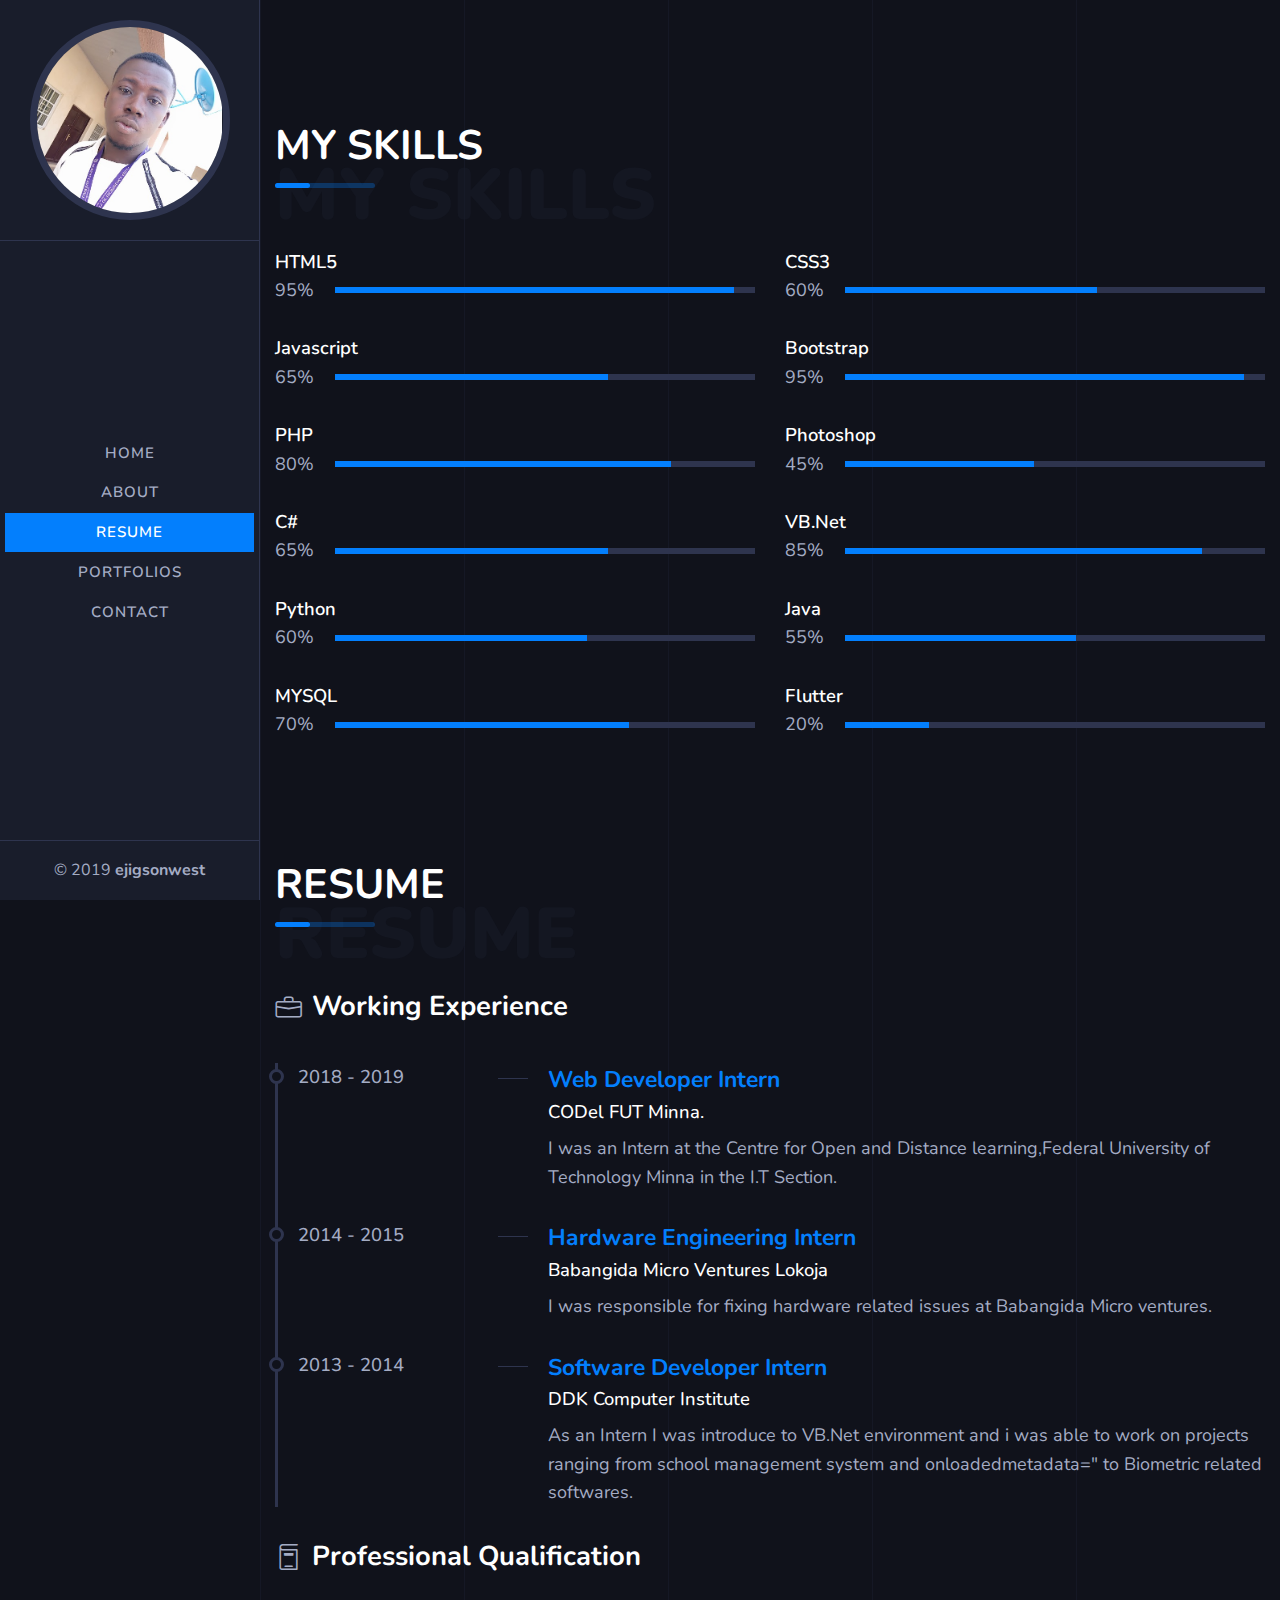
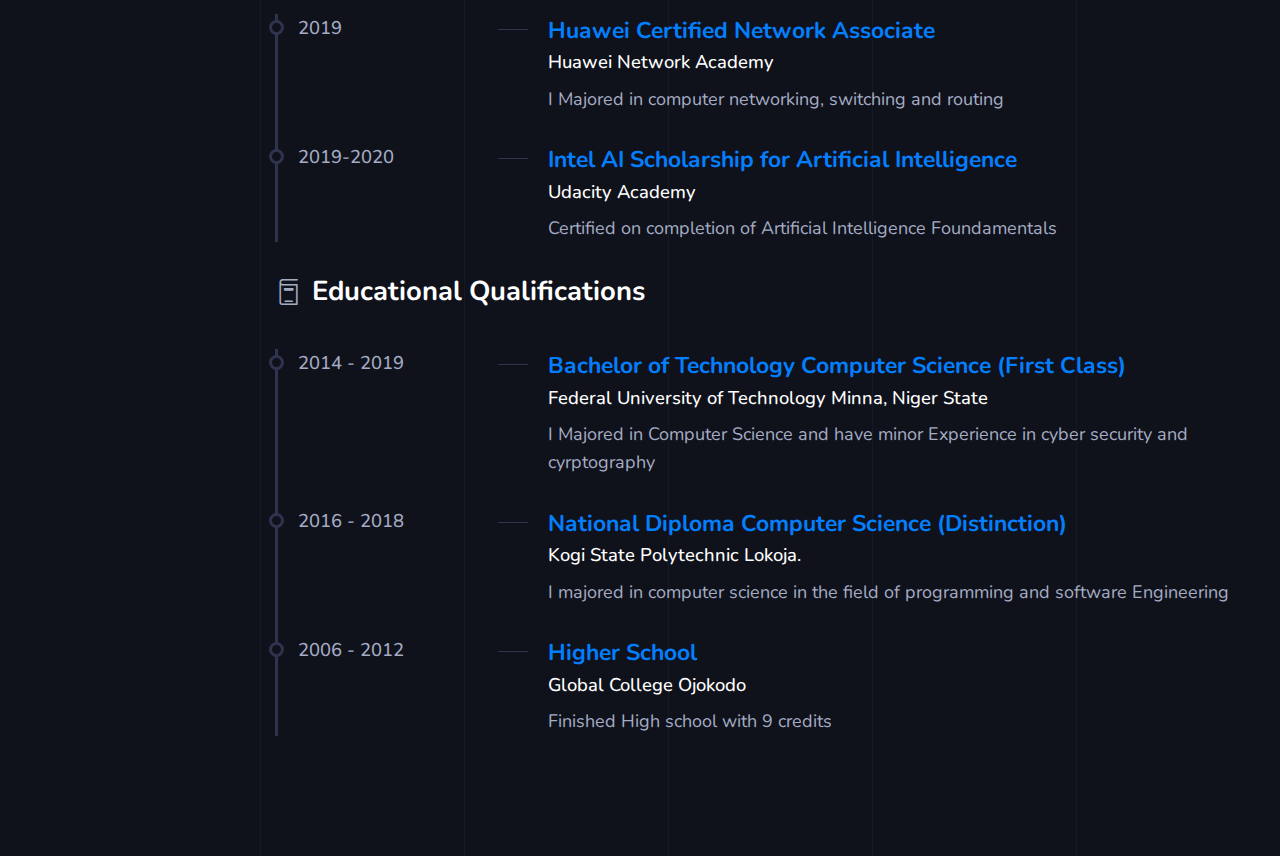
==== resume.html @ ebb7388a "las" ====
<!DOCTYPE html>
<html lang=en>


<head>
<meta charset=utf-8>
<meta http-equiv=x-ua-compatible content="ie=edge">
<title>Ejiga Personal Portfolio</title>
<meta name=description content="">
<meta name=viewport content="width=device-width, initial-scale=1, shrink-to-fit=no">
<link rel=apple-touch-icon href="assets/images/favicon.png">
<link rel="shortcut icon" href="assets/images/favicon.ico">
<link rel=stylesheet href="assets/css/vendors/plugins.min.css">
<link rel=stylesheet href="assets/css/style.css">
<script data-pagespeed-no-defer>//<![CDATA[
(function(){function f(a,b,d){if(a.addEventListener)a.addEventListener(b,d,!1);else if(a.attachEvent)a.attachEvent("on"+b,d);else{var c=a["on"+b];a["on"+b]=function(){d.call(this);c&&c.call(this)}}};window.pagespeed=window.pagespeed||{};var g=window.pagespeed;function k(a){this.g=[];this.f=0;this.h=!1;this.j=a;this.i=null;this.l=0;this.b=!1;this.a=0}function l(a,b){var d=b.getAttribute("data-pagespeed-lazy-position");if(d)return parseInt(d,0);var d=b.offsetTop,c=b.offsetParent;c&&(d+=l(a,c));d=Math.max(d,0);b.setAttribute("data-pagespeed-lazy-position",d);return d}
function m(a,b){var d,c,e;if(!a.b&&(0==b.offsetHeight||0==b.offsetWidth))return!1;a:if(b.currentStyle)c=b.currentStyle.position;else{if(document.defaultView&&document.defaultView.getComputedStyle&&(c=document.defaultView.getComputedStyle(b,null))){c=c.getPropertyValue("position");break a}c=b.style&&b.style.position?b.style.position:""}if("relative"==c)return!0;e=0;"number"==typeof window.pageYOffset?e=window.pageYOffset:document.body&&document.body.scrollTop?e=document.body.scrollTop:document.documentElement&&
document.documentElement.scrollTop&&(e=document.documentElement.scrollTop);d=window.innerHeight||document.documentElement.clientHeight||document.body.clientHeight;c=e;e+=d;var h=b.getBoundingClientRect();h?(e=h.top-d,c=h.bottom):(h=l(a,b),d=h+b.offsetHeight,e=h-e,c=d-c);return e<=a.f&&0<=c+a.f}
k.prototype.m=function(a){p(a);var b=this;window.setTimeout(function(){var d=a.getAttribute("data-pagespeed-lazy-src");if(d)if((b.h||m(b,a))&&-1!=a.src.indexOf(b.j)){var c=a.parentNode,e=a.nextSibling;c&&c.removeChild(a);a.c&&(a.getAttribute=a.c);a.removeAttribute("onload");a.tagName&&"IMG"==a.tagName&&g.CriticalImages&&f(a,"load",function(){g.CriticalImages.checkImageForCriticality(this);b.b&&(b.a--,b.a||g.CriticalImages.checkCriticalImages())});a.removeAttribute("data-pagespeed-lazy-src");a.removeAttribute("data-pagespeed-lazy-replaced-functions");
c&&c.insertBefore(a,e);if(c=a.getAttribute("data-pagespeed-lazy-srcset"))a.srcset=c,a.removeAttribute("data-pagespeed-lazy-srcset");a.src=d}else b.g.push(a)},0)};k.prototype.loadIfVisibleAndMaybeBeacon=k.prototype.m;k.prototype.s=function(){this.h=!0;q(this)};k.prototype.loadAllImages=k.prototype.s;function q(a){var b=a.g,d=b.length;a.g=[];for(var c=0;c<d;++c)a.m(b[c])}function t(a,b){return a.a?null!=a.a(b):null!=a.getAttribute(b)}
k.prototype.u=function(){for(var a=document.getElementsByTagName("img"),b=0,d;d=a[b];b++)t(d,"data-pagespeed-lazy-src")&&p(d)};k.prototype.overrideAttributeFunctions=k.prototype.u;function p(a){t(a,"data-pagespeed-lazy-replaced-functions")||(a.c=a.getAttribute,a.getAttribute=function(a){"src"==a.toLowerCase()&&t(this,"data-pagespeed-lazy-src")&&(a="data-pagespeed-lazy-src");return this.c(a)},a.setAttribute("data-pagespeed-lazy-replaced-functions","1"))}
g.o=function(a,b){function d(){if(!(c.b&&a||c.i)){var b=200;200<(new Date).getTime()-c.l&&(b=0);c.i=window.setTimeout(function(){c.l=(new Date).getTime();q(c);c.i=null},b)}}var c=new k(b);g.lazyLoadImages=c;f(window,"load",function(){c.b=!0;c.h=a;c.f=200;if(g.CriticalImages){for(var b=0,d=document.getElementsByTagName("img"),r=0,n;n=d[r];r++)-1!=n.src.indexOf(c.j)&&t(n,"data-pagespeed-lazy-src")&&b++;c.a=b;c.a||g.CriticalImages.checkCriticalImages()}q(c)});b.indexOf("data")&&((new Image).src=b);f(window,
"scroll",d);f(window,"resize",d)};g.lazyLoadInit=g.o;})();

pagespeed.lazyLoadInit(true, "../../pagespeed_static/1.JiBnMqyl6S.gif");

//]]></script></head>
<body class=animsition-overlay>
<div class=mi-wrapper>
<div class=mi-bglines>
<span></span>
<span></span>
<span></span>
<span></span>
<span></span>
</div>
<nav class=mi-header>
<button class=mi-header-toggler>
<i class=lni-menu></i>
</button>
<div class=mi-header-inner>
<div class=mi-header-image>
<a href=index.html>
<img src="assets/images/brand-image.jpg" alt=brandimage />
</a>
</div>
<ul class=mi-header-menu>
<li>
<a href=index.html><span>Home</span></a>
</li>
<li>
<a href=about.html><span>About</span></a>
</li>
<li>
<a href=resume.html><span>Resume</span></a>
</li>
<li>
<a href=portfolios.html><span>Portfolios</span></a>
</li>

<li>
<a href=contact.html><span>Contact</span></a>
</li>
</ul>
<p class=mi-header-copyright>&copy; 2019
<b><a target=_blank href="github.com/ejigsonpeter">ejigsonwest</a></b>
</p>
</div>
</nav>
<main class=mi-pagecontent>
<div class="mi-skills-area mi-section mi-padding-top">
<div class=container>
<div class=mi-sectiontitle>
<h2>My Skills</h2>
<span>My Skills</span>
</div>
<div class=mi-skills>
<div class="row mt-30-reverse">
<div class="col-lg-6 col-12 mt-30">
<div class=mi-progress>
<h6 class=mi-progress-title>HTML5</h6>
<div class=mi-progress-inner>
<div class=mi-progress-percentage>95%</div>
<div class=mi-progress-container>
<span class=mi-progress-active></span>
</div>
</div>
</div>
</div>
<div class="col-lg-6 col-12 mt-30">
<div class=mi-progress>
<h6 class=mi-progress-title>CSS3</h6>
<div class=mi-progress-inner>
<div class=mi-progress-percentage>60%</div>
<div class=mi-progress-container>
<span class=mi-progress-active></span>
</div>
</div>
</div>
</div>
<div class="col-lg-6 col-12 mt-30">
<div class=mi-progress>
<h6 class=mi-progress-title>Javascript</h6>
<div class=mi-progress-inner>
<div class=mi-progress-percentage>65%</div>
<div class=mi-progress-container>
<span class=mi-progress-active></span>
</div>
</div>
</div>
</div>
<div class="col-lg-6 col-12 mt-30">
<div class=mi-progress>
<h6 class=mi-progress-title>Bootstrap</h6>
<div class=mi-progress-inner>
<div class=mi-progress-percentage>95%</div>
<div class=mi-progress-container>
<span class=mi-progress-active></span>
</div>
</div>
</div>
</div>
<div class="col-lg-6 col-12 mt-30">
<div class=mi-progress>
<h6 class=mi-progress-title>PHP</h6>
<div class=mi-progress-inner>
<div class=mi-progress-percentage>80%</div>
<div class=mi-progress-container>
<span class=mi-progress-active></span>
</div>
</div>
</div>
</div>
<div class="col-lg-6 col-12 mt-30">
<div class=mi-progress>
<h6 class=mi-progress-title>Photoshop</h6>
<div class=mi-progress-inner>
<div class=mi-progress-percentage>45%</div>
<div class=mi-progress-container>
<span class=mi-progress-active></span>
</div>
</div>
</div>
</div>

<div class="col-lg-6 col-12 mt-30">
<div class=mi-progress>
<h6 class=mi-progress-title>C#</h6>
<div class=mi-progress-inner>
<div class=mi-progress-percentage>65%</div>
<div class=mi-progress-container>
<span class=mi-progress-active></span>
</div>
</div>
</div>
</div>

<div class="col-lg-6 col-12 mt-30">
<div class=mi-progress>
<h6 class=mi-progress-title>VB.Net</h6>
<div class=mi-progress-inner>
<div class=mi-progress-percentage>85%</div>
<div class=mi-progress-container>
<span class=mi-progress-active></span>
</div>
</div>
</div>
</div>

<div class="col-lg-6 col-12 mt-30">
<div class=mi-progress>
<h6 class=mi-progress-title>Python</h6>
<div class=mi-progress-inner>
<div class=mi-progress-percentage>60%</div>
<div class=mi-progress-container>
<span class=mi-progress-active></span>
</div>
</div>
</div>
</div>

<div class="col-lg-6 col-12 mt-30">
<div class=mi-progress>
<h6 class=mi-progress-title>Java</h6>
<div class=mi-progress-inner>
<div class=mi-progress-percentage>55%</div>
<div class=mi-progress-container>
<span class=mi-progress-active></span>
</div>
</div>
</div>
</div>

<div class="col-lg-6 col-12 mt-30">
<div class=mi-progress>
<h6 class=mi-progress-title>MYSQL</h6>
<div class=mi-progress-inner>
<div class=mi-progress-percentage>70%</div>
<div class=mi-progress-container>
<span class=mi-progress-active></span>
</div>
</div>
</div>
</div>

<div class="col-lg-6 col-12 mt-30">
<div class=mi-progress>
<h6 class=mi-progress-title>Flutter</h6>
<div class=mi-progress-inner>
<div class=mi-progress-percentage>20%</div>
<div class=mi-progress-container>
<span class=mi-progress-active></span>
</div>
</div>
</div>
</div>


</div>
</div>
</div>
</div>
<div class="mi-resume-area mi-section mi-padding-top mi-padding-bottom">
<div class=container>
<div class=mi-sectiontitle>
<h2>Resume</h2>
<span>Resume</span>
</div>
<div class=mi-smalltitle>
<span class=mi-smalltitle-icon>
<i class="lni-briefcase size-md "></i>
</span>
<h4>Working Experience</h4>
</div>
<div class=mi-resume-wrapper>
<div class="mi-resume mt-30">
<div class=mi-resume-summary>
<h6 class=mi-resume-year>2018 - 2019</h6>
</div>
<div class=mi-resume-details>
<h5>Web Developer Intern </h5>
<h6 class=mi-resume-company>CODel FUT Minna.</h6>
<p>I was an Intern at the Centre for Open and Distance learning,Federal University of Technology Minna in the I.T Section.</p>
</div>
</div>
<div class="mi-resume mt-30">
<div class=mi-resume-summary>
<h6 class=mi-resume-year>2014 - 2015</h6>
</div>
<div class=mi-resume-details>
<h5>Hardware Engineering Intern </h5>
<h6 class=mi-resume-company>Babangida Micro Ventures Lokoja</h6>
<p> I was responsible for fixing hardware related issues at Babangida Micro ventures.</p>
</div>
</div>
<div class="mi-resume mt-30">
<div class=mi-resume-summary>
<h6 class=mi-resume-year>2013 - 2014</h6>
</div>
<div class=mi-resume-details>
<h5>Software Developer Intern</h5>
<h6 class=mi-resume-company>DDK Computer Institute</h6>
<p>As an Intern I was introduce to VB.Net environment and i was able to work on projects ranging from school management system and onloadedmetadata="
  to Biometric related softwares.
  </p>
</div>
</div>
</div>

<div class=mt-30></div>
<div class=mi-smalltitle>
<span class=mi-smalltitle-icon>
<i class="lni-book size-md "></i>
</span>
<h4>Professional Qualification</h4>
</div>
<div class=mi-resume-wrapper>
<div class="mi-resume mt-30">
<div class=mi-resume-summary>
<h6 class=mi-resume-year>2019 </h6>
</div>
<div class=mi-resume-details>
<h5>Huawei Certified Network Associate</h5>
<h6 class=mi-resume-company>Huawei Network Academy</h6>
<p> I Majored in computer networking, switching and routing  </p>
</div>
</div>




<div class="mi-resume mt-30">
<div class=mi-resume-summary>
<h6 class=mi-resume-year>2019-2020 </h6>
</div>
<div class=mi-resume-details>
<h5>Intel AI Scholarship for Artificial Intelligence</h5>
<h6 class=mi-resume-company>Udacity Academy</h6>
<p> Certified on completion of Artificial Intelligence Foundamentals  </p>
</div>
</div>
</div>



<div class=mt-30></div>
<div class=mi-smalltitle>
<span class=mi-smalltitle-icon>
<i class="lni-book size-md "></i>
</span>
<h4>Educational Qualifications</h4>
</div>
<div class=mi-resume-wrapper>
<div class="mi-resume mt-30">
<div class=mi-resume-summary>
<h6 class=mi-resume-year>2014 - 2019</h6>
</div>
<div class=mi-resume-details>
<h5>Bachelor of Technology Computer Science (First Class)</h5>
<h6 class=mi-resume-company>Federal University of Technology Minna, Niger State</h6>
<p> I Majored in Computer Science and have minor Experience in cyber security and cyrptography  </p>
</div>
</div>
<div class="mi-resume mt-30">
<div class=mi-resume-summary>
<h6 class=mi-resume-year>2016 - 2018</h6>
</div>
<div class=mi-resume-details>
<h5>National Diploma Computer Science (Distinction)</h5>
<h6 class=mi-resume-company>Kogi State Polytechnic Lokoja.</h6>
<p>I majored in computer science in the field of programming and software Engineering</p>
</div>
</div>
<div class="mi-resume mt-30">
<div class=mi-resume-summary>
<h6 class=mi-resume-year>2006 - 2012</h6>
</div>
<div class=mi-resume-details>
<h5>Higher School</h5>
<h6 class=mi-resume-company>Global College Ojokodo</h6>
<p> Finished High school with 9 credits</p>
</div>
</div>
</div>
</div>
</div>
</main>
</div>
<script src="assets/js/vendors/plugins.min.js"></script>
<script src="assets/js/main.js"></script>
</body>


</html>
---- assets/css/style.css ----
@import url(https://fonts.googleapis.com/css?family=Nunito:300,400,400i,600,700,800&amp;display=swap);html{color:#222;font-size:1em;line-height:1.4}::-moz-selection{background:#b3d4fc;text-shadow:none}::selection{background:#b3d4fc;text-shadow:none}hr{display:block;height:1px;border:0;border-top:1px solid #ccc;margin:1em 0;padding:0}audio,canvas,iframe,img,svg,video{vertical-align:middle}fieldset{border:0;margin:0;padding:0}textarea{resize:vertical}.browserupgrade{margin:.2em 0;background:#ccc;color:#000;padding:.2em 0}.hidden{display:none!important}.visuallyhidden{border:0;clip:rect(0 0 0 0);height:1px;margin:-1px;overflow:hidden;padding:0;position:absolute;width:1px;white-space:nowrap}.visuallyhidden.focusable:active,.visuallyhidden.focusable:focus{clip:auto;height:auto;margin:0;overflow:visible;position:static;width:auto;white-space:inherit}.invisible{visibility:hidden}.clearfix:after,.clearfix:before{content:" ";display:table}.clearfix:after{clear:both}@media print{*,:after,:before{background:0 0!important;color:#000!important;-webkit-box-shadow:none!important;box-shadow:none!important;text-shadow:none!important}a,a:visited{text-decoration:underline}a[href]:after{content:" (" attr(href) ")"}abbr[title]:after{content:" (" attr(title) ")"}a[href^="#"]:after,a[href^="javascript:"]:after{content:""}pre{white-space:pre-wrap!important}blockquote,pre{border:1px solid #999;page-break-inside:avoid}thead{display:table-header-group}img,tr{page-break-inside:avoid}h2,h3,p{orphans:3;widows:3}h2,h3{page-break-after:avoid}}*,::after,::before{margin:0;padding:0;-webkit-box-sizing:border-box;box-sizing:border-box}::-webkit-scrollbar-track{border-radius:10px;background-color:#383838}::-webkit-scrollbar{width:8px;background-color:#383838}::-webkit-scrollbar-thumb{border-radius:10px;background-color:#6b6b6b}html{overflow:hidden;overflow-y:auto}body{overflow:hidden!important;-webkit-font-smoothing:antialiased;-moz-osx-font-smoothing:grayscale;font-size:18px;line-height:1.8rem;font-family:Nunito,sans-serif;color:#a4acc4;font-weight:400;background:#10121b}@media only screen and (min-width:768px) and (max-width:991px){body{font-size:16px}}@media only screen and (max-width:767px){body{font-size:15px}}img{max-width:100%}::-webkit-input-placeholder{color:#a4acc4}:-moz-placeholder{color:#a4acc4}::-moz-placeholder{color:#a4acc4}:-ms-input-placeholder{color:#a4acc4}h1,h2,h3,h4,h5,h6{font-family:Nunito,sans-serif;color:#fff}h1{font-size:3.2857rem;line-height:4rem}@media only screen and (min-width:768px) and (max-width:991px){h1{font-size:2.9857rem;line-height:3.4rem}}@media only screen and (max-width:767px){h1{font-size:2.6857rem;line-height:3.1rem}}h2{font-size:2.57rem;line-height:3.2857rem}@media only screen and (min-width:768px) and (max-width:991px){h2{font-size:2.37rem;line-height:3.0857rem}}@media only screen and (max-width:767px){h2{font-size:2.17rem;line-height:2.857rem}}h3{font-size:2rem;line-height:2.7rem}@media only screen and (min-width:768px) and (max-width:991px){h3{font-size:1.91rem;line-height:2.357rem}}@media only screen and (max-width:767px){h3{font-size:1.91rem;line-height:2.357rem}}h4{font-size:1.71rem;line-height:2.43rem}@media only screen and (min-width:768px) and (max-width:991px){h4{font-size:1.51rem;line-height:2.13rem}}@media only screen and (max-width:767px){h4{font-size:1.51rem;line-height:2.13rem}}h5{font-size:1.43rem;line-height:2.14rem}@media only screen and (max-width:767px){h5{font-size:1.23rem;line-height:2.04rem}}h6{font-size:1.15rem;line-height:1.757rem}@media only screen and (max-width:767px){h6{font-size:1.04rem;line-height:1.657rem}}::-moz-selection{background:#037ffd;color:#fff}::-ms-selection{background:#037ffd;color:#fff}::-o-selection{background:#037ffd;color:#fff}::selection{background:#037ffd;color:#fff}a:active,a:focus,a:hover{text-decoration:none;outline:0}a,button{cursor:pointer}button,input,select,textarea{background:0 0;border:1px solid #2e344e;font-family:Nunito,sans-serif;color:#a4acc4}button::-webkit-input-placeholder,input::-webkit-input-placeholder,select::-webkit-input-placeholder,textarea::-webkit-input-placeholder{color:#a4acc4}button:-moz-placeholder,input:-moz-placeholder,select:-moz-placeholder,textarea:-moz-placeholder{color:#a4acc4}button::-moz-placeholder,input::-moz-placeholder,select::-moz-placeholder,textarea::-moz-placeholder{color:#a4acc4}button:-ms-input-placeholder,input:-ms-input-placeholder,select:-ms-input-placeholder,textarea:-ms-input-placeholder{color:#a4acc4}button:active,button:focus,input:active,input:focus,select:active,select:focus,textarea:active,textarea:focus{outline:0;border-color:#037ffd}input,select,textarea{width:100%;font-size:14px;vertical-align:middle}button,input,select{height:50px;padding:0 15px}@media only screen and (max-width:767px){button,input,select{height:44px}}textarea{padding:10px 15px}blockquote{border-left:5px solid #037ffd;font-size:18px;line-height:27px;padding:30px;-webkit-box-shadow:0 0 10px rgba(255,255,255,.05);box-shadow:0 0 10px rgba(255,255,255,.05);position:relative;font-size:1.18rem;z-index:1;overflow:hidden;font-style:italic}blockquote::after{content:"\E989";font-family:Lineicons;font-weight:700;position:absolute;left:auto;top:auto;z-index:-1;-webkit-transform:translate(1%,20%);-ms-transform:translate(1%,20%);transform:translate(1%,20%);font-size:108px;color:#a4acc4;opacity:.05;right:0;bottom:0;line-height:1}blockquote p{margin-bottom:10px}blockquote footer{font-size:14px}blockquote footer a{color:#037ffd}blockquote footer a:hover{color:#037ffd}@media only screen and (max-width:767px){blockquote{font-size:16px;line-height:25px;padding:20px}}[class*=" flaticon-"],[class^=flaticon-]{line-height:1}[class*=" flaticon-"]::after,[class*=" flaticon-"]::before,[class^=flaticon-]::after,[class^=flaticon-]::before{margin-left:0;font-size:inherit;vertical-align:middle}.stylish-list{padding-left:0}.stylish-list li{list-style:none;line-height:30px;position:relative;padding-left:35px}.stylish-list i{position:absolute;left:0;top:7px;font-size:16px;color:#037ffd}input:-webkit-autofill,input:-webkit-autofill:active,input:-webkit-autofill:focus,input:-webkit-autofill:hover,select:-webkit-autofill,select:-webkit-autofill:active,select:-webkit-autofill:focus,select:-webkit-autofill:hover,textarea:-webkit-autofill,textarea:-webkit-autofill:active,textarea:-webkit-autofill:focus,textarea:-webkit-autofill:hover{-webkit-transition:background-color 50000s ease-in-out 0s,color 50000s ease-in-out 0s;transition:background-color 50000s ease-in-out 0s,color 50000s ease-in-out 0s}input[type=checkbox],input[type=radio]{visibility:hidden;opacity:0;display:inline-block;vertical-align:middle;width:0;height:0;display:none}input[type=checkbox]~label,input[type=radio]~label{position:relative;padding-left:24px;cursor:pointer}input[type=checkbox]~label:before,input[type=radio]~label:before{content:"";font-family:'Font Awesome 5 free';font-weight:700;position:absolute;left:0;top:5px;border:1px solid #2e344e;height:15px;width:15px;line-height:1;font-size:13px}input[type=checkbox]:checked~label,input[type=radio]:checked~label{color:#037ffd}input[type=checkbox]:checked~label:before,input[type=radio]:checked~label:before{content:"\f00c";color:#037ffd;border-color:#037ffd}input[type=radio]~label::before{content:"";position:absolute;left:0;top:50%;border:2px solid #2e344e;border-radius:100px;height:15px;width:15px;margin-top:-8px;line-height:.5;font-size:28px}input[type=radio]:checked~label::before{content:"";color:#037ffd;border-color:#037ffd}.animsition-overlay-slide{z-index:999;background-color:#10121b}.mi-wrapper{padding-left:300px;position:relative;min-height:100vh;z-index:1}@media only screen and (min-width:1200px) and (max-width:1599px){.mi-wrapper{padding-left:260px}}@media only screen and (min-width:992px) and (max-width:1199px){.mi-wrapper{padding-left:0}}@media only screen and (min-width:768px) and (max-width:991px){.mi-wrapper{padding-left:0}}@media only screen and (max-width:767px){.mi-wrapper{padding-left:0}}.color-theme{color:#037ffd}.mt-30-reverse{margin-top:-30px}.mt-30{margin-top:30px}.mt-50-reverse{margin-top:-50px}.mt-50{margin-top:50px}.mi-padding-top{padding-top:120px}@media only screen and (min-width:768px) and (max-width:991px){.mi-padding-top{padding-top:100px}}@media only screen and (max-width:767px){.mi-padding-top{padding-top:80px}}.mi-padding-bottom{padding-bottom:120px}@media only screen and (min-width:768px) and (max-width:991px){.mi-padding-bottom{padding-bottom:100px}}@media only screen and (max-width:767px){.mi-padding-bottom{padding-bottom:80px}}.mi-section{position:relative}.mi-bglines{position:absolute;left:300px;top:0;height:100%;min-height:100vh;width:calc(100% - 300px);z-index:-1}.mi-bglines span{width:1px;display:inline-block;position:absolute;left:0;top:0;height:100%;width:1px;min-height:100vh;background:rgba(46,52,78,.2)}.mi-bglines span:nth-child(1){left:20%}.mi-bglines span:nth-child(2){left:40%}.mi-bglines span:nth-child(3){left:60%}.mi-bglines span:nth-child(4){left:80%}@media only screen and (min-width:1200px) and (max-width:1599px){.mi-bglines{left:260px;width:calc(100% - 260px)}}@media only screen and (min-width:992px) and (max-width:1199px){.mi-bglines{left:0;width:100%}}@media only screen and (min-width:768px) and (max-width:991px){.mi-bglines{left:0;width:100%}}@media only screen and (max-width:767px){.mi-bglines{left:0;width:100%}}.size-lg[class^=lni-],.size-md[class^=lni-],.size-sm[class^=lni-],.size-xs[class^=lni-]{font-size:inherit!important}.slick-slide:focus{outline:0}.form-message.alert-danger,.form-message.alert-success{margin-top:22px}.mi-button{position:relative;padding:0 30px;background:#037ffd;color:#fff;border:0;display:inline-block;z-index:1;text-transform:uppercase;font-size:.9rem;letter-spacing:2px;height:50px;line-height:50px;-webkit-transition:all .4s ease-out;-o-transition:all .4s ease-out;transition:all .4s ease-out}.mi-button::before{content:"";position:absolute;left:0;top:auto;bottom:0;height:2px;width:100%;background:#fff;z-index:-1;-webkit-transform:scaleX(0);-ms-transform:scaleX(0);transform:scaleX(0);-webkit-transform-origin:0 0;-ms-transform-origin:0 0;transform-origin:0 0;-webkit-transition:all .4s ease-out;-o-transition:all .4s ease-out;transition:all .4s ease-out}.mi-button:hover{color:#fff}.mi-button:hover::before{-webkit-transform:scaleX(1);-ms-transform:scaleX(1);transform:scaleX(1)}.mi-button-block{width:100%;display:block}@media only screen and (max-width:767px){.mi-button{height:45px;line-height:45px}}.mi-readmore{position:relative;color:#037ffd;-webkit-transition:all .4s ease-out;-o-transition:all .4s ease-out;transition:all .4s ease-out}.mi-readmore::after{content:"";position:absolute;left:0;top:auto;bottom:0;height:1px;width:0;background:#037ffd;-webkit-transition:all .4s ease-out;-o-transition:all .4s ease-out;transition:all .4s ease-out}.mi-readmore:hover{color:#037ffd}.mi-readmore:hover::after{width:100%}.mi-pagination ul{margin-bottom:0;font-size:0}.mi-pagination ul li{list-style:none;display:inline-block;font-size:1rem}.mi-pagination ul li:not(:last-child){margin-right:10px}.mi-pagination ul li a{display:inline-block;height:35px;width:35px;color:#037ffd;text-align:center;border-radius:100px;line-height:33px;border:1px solid #037ffd;-webkit-transition:all .4s ease-out;-o-transition:all .4s ease-out;transition:all .4s ease-out;font-size:.95rem}.mi-pagination ul li a i{vertical-align:middle}.mi-pagination ul li a.active,.mi-pagination ul li a:hover{background:#037ffd;color:#fff}.mi-form{display:-webkit-box;display:-webkit-flex;display:-ms-flexbox;display:flex;-webkit-flex-wrap:wrap;-ms-flex-wrap:wrap;flex-wrap:wrap;-webkit-box-pack:justify;-webkit-justify-content:space-between;-ms-flex-pack:justify;justify-content:space-between}.mi-form-field,.mi-form-fieldhalf{margin-top:30px;position:relative}.mi-form-field label,.mi-form-fieldhalf label{position:absolute;left:15px;top:-13px;background:#10121b;-webkit-transition:all .4s ease-out;-o-transition:all .4s ease-out;transition:all .4s ease-out;pointer-events:none;padding:0 10px;font-size:.94rem}.mi-form-field input,.mi-form-field textarea,.mi-form-fieldhalf input,.mi-form-fieldhalf textarea{border:1px solid #2e344e;font-size:1rem}.mi-form-field{-webkit-box-flex:0;-webkit-flex:0 0 100%;-ms-flex:0 0 100%;flex:0 0 100%;max-width:100%}.mi-form-fieldhalf{-webkit-box-flex:0;-webkit-flex:0 0 calc(50% - 15px);-ms-flex:0 0 calc(50% - 15px);flex:0 0 calc(50% - 15px);max-width:calc(50% - 15px)}@media only screen and (min-width:768px) and (max-width:991px){.mi-form-fieldhalf{-webkit-box-flex:0;-webkit-flex:0 0 100%;-ms-flex:0 0 100%;flex:0 0 100%;max-width:100%}}@media only screen and (max-width:767px){.mi-form-fieldhalf{-webkit-box-flex:0;-webkit-flex:0 0 100%;-ms-flex:0 0 100%;flex:0 0 100%;max-width:100%}}.mi-header{position:fixed;left:0;top:0;-webkit-transform:translateX(0);-ms-transform:translateX(0);transform:translateX(0);height:100vh;width:300px;background:#191d2b;border-right:1px solid #2e344e;z-index:10;-webkit-transition:all .4s ease-out;-o-transition:all .4s ease-out;transition:all .4s ease-out}.mi-header-inner{width:100%;height:100%;display:-webkit-box;display:-webkit-flex;display:-ms-flexbox;display:flex;-webkit-box-orient:vertical;-webkit-box-direction:normal;-webkit-flex-direction:column;-ms-flex-direction:column;flex-direction:column;-webkit-box-pack:justify;-webkit-justify-content:space-between;-ms-flex-pack:justify;justify-content:space-between;-webkit-box-align:center;-webkit-align-items:center;-ms-flex-align:center;align-items:center;overflow:hidden;overflow-y:auto}.mi-header-toggler{position:absolute;left:100%;top:20px;padding:0;height:50px;width:50px;text-align:center;font-size:1.6rem;background:#191d2b;display:-webkit-box;display:-webkit-flex;display:-ms-flexbox;display:flex;-webkit-box-pack:center;-webkit-justify-content:center;-ms-flex-pack:center;justify-content:center;-webkit-box-align:center;-webkit-align-items:center;-ms-flex-align:center;align-items:center;display:none}.mi-header-toggler:focus{border-color:#2e344e}.mi-header-image{padding:20px 0;display:block;width:100%;text-align:center;border-bottom:1px solid #2e344e}.mi-header-image a{height:200px;width:200px;border-radius:1000px;border:7px solid #2e344e;overflow:hidden;display:inline-block;vertical-align:middle}.mi-header-menu{width:100%;padding:15px 5px}.mi-header-menu li{list-style:none;text-align:center;display:block}.mi-header-menu li:not(:last-child){margin-bottom:1px}.mi-header-menu li a{text-transform:uppercase;font-size:.94rem;letter-spacing:1px;display:block;padding:5px 0;color:#a4acc4;-webkit-transition:all .4s ease-out;-o-transition:all .4s ease-out;transition:all .4s ease-out;font-weight:600;position:relative;overflow:hidden;z-index:1}.mi-header-menu li a::before{content:"";position:absolute;top:0;left:0;right:100%;height:100%;width:0;background:rgba(3,127,253,.2);visibility:hidden;-webkit-transition:all .4s ease-out;-o-transition:all .4s ease-out;transition:all .4s ease-out;z-index:-1}.mi-header-menu li a:hover{color:#037ffd}.mi-header-menu li a:hover::before{width:100%;visibility:visible}.mi-header-menu li a.active{color:#fff}.mi-header-menu li a.active::before{background:#037ffd;width:100%;visibility:visible}.mi-header-copyright{display:block;width:100%;text-align:center;margin-bottom:0;font-size:1rem;padding:15px 0;border-top:1px solid #2e344e}.mi-header-copyright a{color:#a4acc4;-webkit-transition:all .4s ease-out;-o-transition:all .4s ease-out;transition:all .4s ease-out}.mi-header-copyright a:hover{color:#037ffd}.mi-header.is-visible{-webkit-transform:translateX(0);-ms-transform:translateX(0);transform:translateX(0)}@media only screen and (min-width:1200px) and (max-width:1599px){.mi-header{width:260px}}@media only screen and (min-width:992px) and (max-width:1199px){.mi-header{width:260px;-webkit-transform:translateX(-100%);-ms-transform:translateX(-100%);transform:translateX(-100%)}.mi-header-toggler{display:-webkit-box;display:-webkit-flex;display:-ms-flexbox;display:flex}.mi-header-image a{height:150px;width:150px}.mi-header-menu li a{padding:7px 0}}@media only screen and (min-width:768px) and (max-width:991px){.mi-header{width:250px;-webkit-transform:translateX(-100%);-ms-transform:translateX(-100%);transform:translateX(-100%)}.mi-header-toggler{display:-webkit-box;display:-webkit-flex;display:-ms-flexbox;display:flex}.mi-header-image a{height:150px;width:150px}.mi-header-menu li a{padding:7px 0}}@media only screen and (max-width:767px){.mi-header{width:250px;-webkit-transform:translateX(-100%);-ms-transform:translateX(-100%);transform:translateX(-100%)}.mi-header-toggler{display:-webkit-box;display:-webkit-flex;display:-ms-flexbox;display:flex}.mi-header-image a{height:150px;width:150px}.mi-header-menu li a{padding:7px 0}}.mi-socialicons{padding-left:0;margin-bottom:0}.mi-socialicons li{list-style:none;display:inline-block;margin:0 8px}.mi-socialicons li a{display:inline-block;-webkit-transition:all .4s ease-out;-o-transition:all .4s ease-out;transition:all .4s ease-out;color:#a4acc4;font-size:1.5rem}.mi-socialicons li a:hover{color:#037ffd}.mi-socialicons-bordered li a{height:45px;width:45px;line-height:1;text-align:center;border:2px solid #2e344e;border-radius:100px;line-height:45px;font-size:1.3rem}.mi-socialicons-bordered li a svg{max-height:100%}.mi-socialicons-bordered li a:hover{border-color:#037ffd}@media only screen and (min-width:768px) and (max-width:991px){.mi-socialicons-bordered li a{height:42px;width:42px;line-height:42px;font-size:1.1rem}}@media only screen and (max-width:767px){.mi-socialicons li a{font-size:1.25rem}.mi-socialicons-bordered li a{height:38px;width:38px;line-height:38px;font-size:1rem}}.mi-sectiontitle{margin-bottom:60px;position:relative;z-index:1}.mi-sectiontitle span{position:absolute;left:0;top:100%;font-size:6rem;line-height:1;font-weight:900;color:rgba(25,29,43,.44);display:inline-block;text-transform:uppercase;z-index:-1;-webkit-transform:translateY(-40%);-ms-transform:translateY(-40%);transform:translateY(-40%);-webkit-user-select:none;-moz-user-select:none;-ms-user-select:none;user-select:none;white-space:nowrap}.mi-sectiontitle h2{font-weight:700;position:relative;padding-bottom:15px;text-transform:uppercase}.mi-sectiontitle h2::before{content:"";position:absolute;left:0;top:auto;bottom:0;height:5px;width:100px;background:rgba(3,127,253,.3);border-radius:100px}.mi-sectiontitle h2::after{content:"";position:absolute;left:0;top:auto;bottom:0;height:5px;width:35px;background:#037ffd;border-radius:100px}@media only screen and (min-width:1200px) and (max-width:1599px){.mi-sectiontitle span{font-size:4.5rem}}@media only screen and (min-width:992px) and (max-width:1199px){.mi-sectiontitle span{font-size:4.5rem}}@media only screen and (min-width:768px) and (max-width:991px){.mi-sectiontitle{margin-bottom:50px}.mi-sectiontitle span{font-size:4.2rem}}@media only screen and (max-width:767px){.mi-sectiontitle{margin-bottom:40px}.mi-sectiontitle span{font-size:3.8rem}}@media only screen and (max-width:575px){.mi-sectiontitle span{font-size:3.2rem}}.mi-smalltitle{display:-webkit-box;display:-webkit-flex;display:-ms-flexbox;display:flex;-webkit-box-align:center;-webkit-align-items:center;-ms-flex-align:center;align-items:center}.mi-smalltitle h4{font-weight:700}.mi-smalltitle-icon{vertical-align:middle;margin-right:10px;font-size:1.71rem;line-height:2.43rem;color:#a4acc4}@media only screen and (max-width:767px){.mi-smalltitle-icon{font-size:1.51rem;line-height:2.13rem}}.mi-progress-title{font-weight:600;margin-bottom:0}.mi-progress-inner{display:-webkit-box;display:-webkit-flex;display:-ms-flexbox;display:flex;-webkit-box-align:center;-webkit-align-items:center;-ms-flex-align:center;align-items:center}.mi-progress-percentage{-webkit-box-flex:0;-webkit-flex:0 0 60px;-ms-flex:0 0 60px;flex:0 0 60px}.mi-progress-container{background:#2e344e;display:block;height:6px;width:100%;position:relative}.mi-progress-active{position:absolute;left:0;top:0;height:100%;background:#037ffd;width:0;-webkit-transition:all 1s cubic-bezier(.01,.57,.68,1.05) 0s;-o-transition:all 1s cubic-bezier(.01,.57,.68,1.05) 0s;transition:all 1s cubic-bezier(.01,.57,.68,1.05) 0s}.mi-service{border:1px solid #2e344e;border-top:5px solid #2e344e;padding:30px;background:#191d2b;-webkit-transition:all .4s ease-out;-o-transition:all .4s ease-out;transition:all .4s ease-out}.mi-service-icon{margin-bottom:20px;display:inline-block;color:#037ffd;font-size:2.5rem}.mi-service h5{font-weight:600;position:relative;padding-bottom:15px;margin-bottom:15px}.mi-service h5::before{content:"";position:absolute;left:0;top:auto;bottom:0;height:2px;width:50px;background:#2e344e}.mi-service p{margin-bottom:0}.mi-service:hover{border-top-color:#037ffd}@media only screen and (min-width:1200px) and (max-width:1599px){.mi-service{padding:20px}}@media only screen and (max-width:575px){.mi-service{padding:20px}}.mi-portfolio{-webkit-transition:all .4s ease-out;-o-transition:all .4s ease-out;transition:all .4s ease-out;visibility:hidden;opacity:0}.mi-portfolio-image{display:block;position:relative}.mi-portfolio-image::before{content:"";position:absolute;left:15px;top:15px;height:calc(100% - 30px);width:calc(100% - 30px);background:rgba(255,255,255,.9);-webkit-transition:all .4s ease-out;-o-transition:all .4s ease-out;transition:all .4s ease-out;-webkit-transform:scaleX(0);-ms-transform:scaleX(0);transform:scaleX(0);-webkit-transform-origin:0;-ms-transform-origin:0;transform-origin:0}.mi-portfolio-image ul{margin-bottom:0;padding-left:0;position:absolute;left:0;top:50%;text-align:center;width:100%;-webkit-transform:translateY(-50%);-ms-transform:translateY(-50%);transform:translateY(-50%);visibility:hidden;opacity:0;margin-top:30px;-webkit-transition:all .4s ease-in-out .2s;-o-transition:all .4s ease-in-out .2s;transition:all .4s ease-in-out .2s}.mi-portfolio-image ul li{list-style:none;display:inline-block;margin:0 7px}.mi-portfolio-image ul li a,.mi-portfolio-image ul li button{display:inline-block;height:45px;width:45px;padding:5px 0;vertical-align:middle;text-align:center;line-height:1;background:#a4acc4;color:#fff;border:1px solid #a4acc4;border-radius:100px;outline:0;font-size:1.25rem;-webkit-transition:all .4s ease-out;-o-transition:all .4s ease-out;transition:all .4s ease-out}.mi-portfolio-image ul li a svg,.mi-portfolio-image ul li button svg{height:100%}.mi-portfolio-image ul li a:not(:first-child),.mi-portfolio-image ul li button:not(:first-child){display:none}.mi-portfolio-image ul li a:hover,.mi-portfolio-image ul li button:hover{background:#037ffd;border-color:#037ffd}.mi-portfolio h5{color:#fff;margin-top:15px;margin-bottom:0;font-weight:700}.mi-portfolio h5 a{color:#fff;-webkit-transition:all .4s ease-out;-o-transition:all .4s ease-out;transition:all .4s ease-out}.mi-portfolio h5 a:hover{color:#037ffd}.mi-portfolio h6{color:#a4acc4;margin-bottom:0}.mi-portfolio:hover .mi-portfolio-image::before{-webkit-transform:scaleX(1);-ms-transform:scaleX(1);transform:scaleX(1)}.mi-portfolio:hover .mi-portfolio-image ul{visibility:visible;opacity:1;margin-top:0}.mi-portfolio.mi-portfolio-visible{visibility:visible;opacity:1}.mi-resume-wrapper{border-left:3px solid #2e344e}.mi-resume{display:-webkit-box;display:-webkit-flex;display:-ms-flexbox;display:flex}.mi-resume-summary{-webkit-align-self:flex-start;-ms-flex-item-align:start;align-self:flex-start;-webkit-box-flex:0;-webkit-flex:0 0 220px;-ms-flex:0 0 220px;flex:0 0 220px;max-width:220px;padding-left:20px;position:relative}.mi-resume-summary::before{content:"";position:absolute;left:-9px;top:6px;height:15px;width:15px;border-radius:100px;background:#10121b;border:3px solid #2e344e}.mi-resume-year{color:#a4acc4;margin-bottom:0}.mi-resume-company{color:#fff}.mi-resume-details{position:relative;padding-left:50px}.mi-resume-details::before{content:"";position:absolute;left:0;top:15px;height:1px;width:30px;background:#2e344e}.mi-resume-details h5{color:#037ffd;margin-bottom:0;font-weight:700}.mi-resume-details p{margin-bottom:0}@media only screen and (min-width:992px) and (max-width:1199px){.mi-resume-summary{-webkit-box-flex:0;-webkit-flex:0 0 170px;-ms-flex:0 0 170px;flex:0 0 170px;max-width:170px}}@media only screen and (min-width:768px) and (max-width:991px){.mi-resume-summary{-webkit-box-flex:0;-webkit-flex:0 0 170px;-ms-flex:0 0 170px;flex:0 0 170px;max-width:170px}}@media only screen and (max-width:767px){.mi-resume{-webkit-flex-wrap:wrap;-ms-flex-wrap:wrap;flex-wrap:wrap}.mi-resume-details{padding-left:20px}.mi-resume-details::before{left:3px;top:-15px;width:12px}}.mi-testimonial-slider .slick-list{margin-left:-15px;margin-right:-15px}.mi-testimonial{margin:0 15px}.mi-testimonial-content{min-height:150px;display:-webkit-box;display:-webkit-flex;display:-ms-flexbox;display:flex;-webkit-box-align:center;-webkit-align-items:center;-ms-flex-align:center;align-items:center;padding:30px;margin-bottom:35px;position:relative;border-left:5px solid #2e344e;background:#191d2b}.mi-testimonial-content::after{content:"";position:absolute;left:30px;top:100%;border-style:solid;border-width:12px;border-color:#191d2b transparent transparent #191d2b}.mi-testimonial-content p{margin-bottom:0;font-size:1.2rem}.mi-testimonial-author h5{margin-bottom:0}.mi-testimonial-author h6{margin-bottom:0;color:#a4acc4}@media only screen and (min-width:1200px) and (max-width:1599px){.mi-testimonial-content{padding:20px}}@media only screen and (min-width:768px) and (max-width:991px){.mi-testimonial-content p{font-size:1.1rem}}@media only screen and (max-width:767px){.mi-testimonial-content p{font-size:1.1rem}}@media only screen and (max-width:575px){.mi-testimonial-content{padding:20px}}.mi-blog{background:#191d2b;padding:10px;border-radius:4px}.mi-blog-image{display:block;border-radius:5px;overflow:hidden;position:relative}.mi-blog-image::after{content:"";position:absolute;left:0;top:0;height:100%;width:100%;background:rgba(3,127,253,.75);-webkit-transition:all .4s ease-out;-o-transition:all .4s ease-out;transition:all .4s ease-out;visibility:hidden;opacity:0}.mi-blog-image img{width:100%}.mi-blog-image:hover::after{visibility:visible;opacity:1}.mi-blog-media{border-radius:5px;overflow:hidden}.mi-blog-meta{font-size:.95rem}.mi-blog-meta span{color:#fff}.mi-blog-meta span a{color:#fff;-webkit-transition:all .4s ease-out;-o-transition:all .4s ease-out;transition:all .4s ease-out}.mi-blog-meta span a:hover{color:#037ffd}.mi-blog-content h4{white-space:nowrap;-o-text-overflow:ellipsis;text-overflow:ellipsis;overflow:hidden}.mi-blog-content h4 a{color:#fff;font-weight:600;-webkit-transition:all .4s ease-out;-o-transition:all .4s ease-out;transition:all .4s ease-out}.mi-blog-content h4 a:hover{color:#037ffd}.mi-blog-content ul{margin-bottom:10px}.mi-blog-content ul li{list-style:none}.mi-blog-content p{margin-bottom:0}@media only screen and (min-width:768px) and (max-width:991px){.mi-blog{padding:15px}.mi-blog-content{margin-top:20px}}@media only screen and (max-width:767px){.mi-blog{padding:10px}.mi-blog-content{margin-top:20px}}.mi-blogdetails{background:inherit;padding:0}.mi-blogdetails .mi-blog-image::after{display:none}.mi-blogdetails .mi-blog-content{margin-top:20px}.mi-blogdetails .mi-blog-content blockquote{margin-top:20px;margin-bottom:20px}.mi-blogdetails .mi-blog-content p{margin-bottom:15px}.mi-blogdetails-tags{display:-webkit-box;display:-webkit-flex;display:-ms-flexbox;display:flex;-webkit-flex-wrap:wrap;-ms-flex-wrap:wrap;flex-wrap:wrap;-webkit-box-align:center;-webkit-align-items:center;-ms-flex-align:center;align-items:center;border-top:1px solid #2e344e;padding-top:15px}.mi-blogdetails-tags h6{margin-bottom:0;margin-right:15px}.mi-blogdetails-tags ul{font-size:0;list-style:none;margin-left:-5px;margin-top:-5px;margin-bottom:0}.mi-blogdetails-tags ul li{margin-left:5px;margin-top:5px;list-style:none;font-size:18px;display:inline-block}.mi-blogdetails-tags ul li a{display:inline-block;padding:5px 10px;border:1px solid #2e344e;color:#a4acc4;border-radius:3px;-webkit-transition:all .4s ease-out;-o-transition:all .4s ease-out;transition:all .4s ease-out}.mi-blogdetails-tags ul li a:hover{color:#037ffd;border-color:#037ffd;background:rgba(3,127,253,.1)}@media only screen and (min-width:768px) and (max-width:991px){.mi-blogdetails-tags ul li{font-size:.95rem}}@media only screen and (max-width:767px){.mi-blogdetails-tags ul li{font-size:.95rem}}.mi-widget-title{position:relative;padding-bottom:5px;margin-bottom:15px}.mi-widget-title::after{content:"";position:absolute;left:0;top:auto;bottom:0;height:2px;width:70px;background:#037ffd}.mi-widget-search .mi-form-field{margin-top:10px}.mi-widget-categories ul{list-style:none}.mi-widget-categories ul li{list-style:none}.mi-widget-categories ul li:not(:last-child){margin-bottom:3px}.mi-widget-categories ul li a{color:#a4acc4;-webkit-transition:all .4s ease-out;-o-transition:all .4s ease-out;transition:all .4s ease-out}.mi-widget-categories ul li a:hover{padding-left:5px;color:#037ffd}.mi-widget-posts ul{list-style:none}.mi-widget-posts ul li{list-style:none}.mi-widget-posts ul li:not(:last-child){margin-bottom:15px}.mi-widget-posts ul li h6{font-weight:600;white-space:nowrap;-o-text-overflow:ellipsis;text-overflow:ellipsis;overflow:hidden;margin-bottom:0}.mi-widget-posts ul li h6 a{color:#fff;-webkit-transition:all .4s ease-out;-o-transition:all .4s ease-out;transition:all .4s ease-out}.mi-widget-posts ul li h6 a:hover{color:#037ffd}.mi-widget-posts ul li span{font-size:.95rem}.mi-widget-posts ul li span span{color:#fff;opacity:.8}.mi-widget-tags ul{font-size:0;list-style:none;margin-left:-5px;margin-top:-5px}.mi-widget-tags ul li{margin-left:5px;margin-top:5px;list-style:none;font-size:18px;display:inline-block}.mi-widget-tags ul li a{display:inline-block;padding:5px 10px;border:1px solid #2e344e;color:#a4acc4;border-radius:3px;-webkit-transition:all .4s ease-out;-o-transition:all .4s ease-out;transition:all .4s ease-out}.mi-widget-tags ul li a:hover{color:#037ffd;border-color:#037ffd;background:rgba(3,127,253,.1)}@media only screen and (min-width:768px) and (max-width:991px){.mi-widget-tags ul li{font-size:.95rem}}@media only screen and (max-width:767px){.mi-widget-tags ul li{font-size:.95rem}}@media only screen and (min-width:768px) and (max-width:991px){.mi-widget-wrapper{margin-top:50px}}@media only screen and (max-width:767px){.mi-widget-wrapper{margin-top:50px}}.mi-comment{display:-webkit-box;display:-webkit-flex;display:-ms-flexbox;display:flex;margin-top:30px}.mi-comment-thumb{-webkit-box-flex:0;-webkit-flex:0 0 80px;-ms-flex:0 0 80px;flex:0 0 80px;margin-right:25px;overflow:hidden;-webkit-align-self:flex-start;-ms-flex-item-align:start;align-self:flex-start;border-radius:1000px;border:1px solid #2e344e;-webkit-transition:all .4s ease-out;-o-transition:all .4s ease-out;transition:all .4s ease-out}.mi-comment-thumb img{max-width:100%}.mi-comment-thumb:hover{border-color:#037ffd}.mi-comment-content::after{content:"";clear:both;display:table}.mi-comment-content h6{margin-top:-5px;margin-bottom:0;font-weight:700;font-size:1.18rem}.mi-comment-content h6 a{color:#fff;-webkit-transition:all .4s ease-out;-o-transition:all .4s ease-out;transition:all .4s ease-out}.mi-comment-content h6 a:hover{color:#037ffd}.mi-comment-content p{margin-top:10px;margin-bottom:0}.mi-comment-date{font-size:.95rem;color:#fff}.mi-comment-replybutton{color:#fff;display:inline-block;margin-top:10px;font-weight:500;font-size:1rem;-webkit-transition:all .4s ease-out;-o-transition:all .4s ease-out;transition:all .4s ease-out}.mi-comment-replybutton i{font-size:.9rem}.mi-comment-replybutton:hover{color:#037ffd}.mi-comment-replypost{padding-left:105px}@media only screen and (max-width:767px){.mi-comment-replypost{padding-left:30px}}@media only screen and (max-width:575px){.mi-comment{-webkit-flex-wrap:wrap;-ms-flex-wrap:wrap;flex-wrap:wrap}.mi-comment-thumb{-webkit-box-flex:0;-webkit-flex:0 0 60px;-ms-flex:0 0 60px;flex:0 0 60px;max-width:60px;margin-right:20px}.mi-comment-content{margin-top:20px}.mi-comment-date{display:block}}.mi-home-area{display:-webkit-box;display:-webkit-flex;display:-ms-flexbox;display:flex;-webkit-box-pack:center;-webkit-justify-content:center;-ms-flex-pack:center;justify-content:center;-webkit-box-align:center;-webkit-align-items:center;-ms-flex-align:center;align-items:center;min-height:100vh;position:relative;z-index:1}.mi-home-particle{position:absolute;left:0;top:0;height:100%;width:100%;z-index:-1}.mi-home-content{text-align:center;padding:50px 80px}.mi-home-content h1{font-weight:700}.mi-home-content p{margin-top:15px;font-size:1.25rem;line-height:2rem}.mi-home-content .mi-socialicons{margin-top:20px}@media only screen and (min-width:1200px) and (max-width:1599px){.mi-home-content{padding:50px 0}}@media only screen and (min-width:992px) and (max-width:1199px){.mi-home-content{padding:50px 0}}@media only screen and (min-width:768px) and (max-width:991px){.mi-home-content{padding:50px 0}.mi-home-content p{font-size:1.15rem;line-height:1.75rem}}@media only screen and (max-width:767px){.mi-home-content{padding:50px 0}.mi-home-content p{font-size:1.08rem;line-height:1.55rem}}@media only screen and (max-width:575px){.mi-home-content h1 span{display:block}}.mi-about-image{position:relative}.mi-about-image::before{content:"";position:absolute;left:0;top:0;height:65%;width:15px;background:rgba(3,127,253,.6)}.mi-about-image::after{content:"";position:absolute;left:auto;right:0;top:auto;bottom:0;height:65%;width:15px;background:rgba(3,127,253,.6)}.mi-about-image img{width:100%}.mi-about-image-icon{position:absolute;left:50%;top:50%;height:100px;width:100px;margin-left:-50px;margin-top:-50px;color:#fff;display:inline-block;visibility:hidden;opacity:0;-webkit-transform:scale(0);-ms-transform:scale(0);transform:scale(0);-webkit-transition:all .4s ease-out 0s;-o-transition:all .4s ease-out 0s;transition:all .4s ease-out 0s;pointer-events:none}.mi-about-image-icon svg{height:100%;width:100%}.mi-about-image:hover .mi-about-image-icon{visibility:visible;opacity:.5;-webkit-transform:scale(1);-ms-transform:scale(1);transform:scale(1)}.mi-about-content h3{font-weight:600;margin-top:-8px}.mi-about-content ul li{list-style:none;display:-webkit-box;display:-webkit-flex;display:-ms-flexbox;display:flex}.mi-about-content ul li:not(:last-child){margin-bottom:3px}.mi-about-content ul li b{min-width:120px;display:inline-block;position:relative;margin-right:7px}.mi-about-content ul li b:after{content:":";position:absolute;top:0;left:auto;right:0}.mi-about-content .mi-button{margin-top:15px}@media only screen and (min-width:768px) and (max-width:991px){.mi-about-content{margin-top:30px}}@media only screen and (max-width:767px){.mi-about-image-icon{height:70px;width:70px;margin-left:-35px;margin-top:-35px}.mi-about-content{margin-top:30px}.mi-about-content ul li b{min-width:90px}}.mi-contact-info{margin-top:-30px}.mi-contact-infoblock{margin-top:30px;background:#191d2b;padding:30px;display:-webkit-box;display:-webkit-flex;display:-ms-flexbox;display:flex}.mi-contact-infoblock-icon{display:inline-block;height:70px;width:70px;-webkit-box-flex:0;-webkit-flex:0 0 70px;-ms-flex:0 0 70px;flex:0 0 70px;max-width:70px;border:1px solid #2e344e;text-align:center;line-height:66px;margin-right:20px}.mi-contact-infoblock-icon svg{height:30px;width:30px}.mi-contact-infoblock-content h6{margin-top:-5px}.mi-contact-infoblock-content p{margin-bottom:0}.mi-contact-infoblock-content p a{color:#a4acc4;-webkit-transition:all .4s ease-out;-o-transition:all .4s ease-out;transition:all .4s ease-out}.mi-contact-infoblock-content p a:hover{color:#037ffd}@media only screen and (min-width:768px) and (max-width:991px){.mi-contact-info{margin-top:50px}}@media only screen and (max-width:767px){.mi-contact-info{margin-top:50px}}@media only screen and (max-width:575px){.mi-contact-infoblock{padding:20px;-webkit-flex-wrap:wrap;-ms-flex-wrap:wrap;flex-wrap:wrap}.mi-contact-infoblock-icon{height:55px;width:55px;-webkit-box-flex:0;-webkit-flex:0 0 55px;-ms-flex:0 0 55px;flex:0 0 55px;max-width:55px;line-height:51px}.mi-contact-infoblock-content{margin-top:20px;-webkit-box-flex:0;-webkit-flex:0 0 100%;-ms-flex:0 0 100%;flex:0 0 100%}}
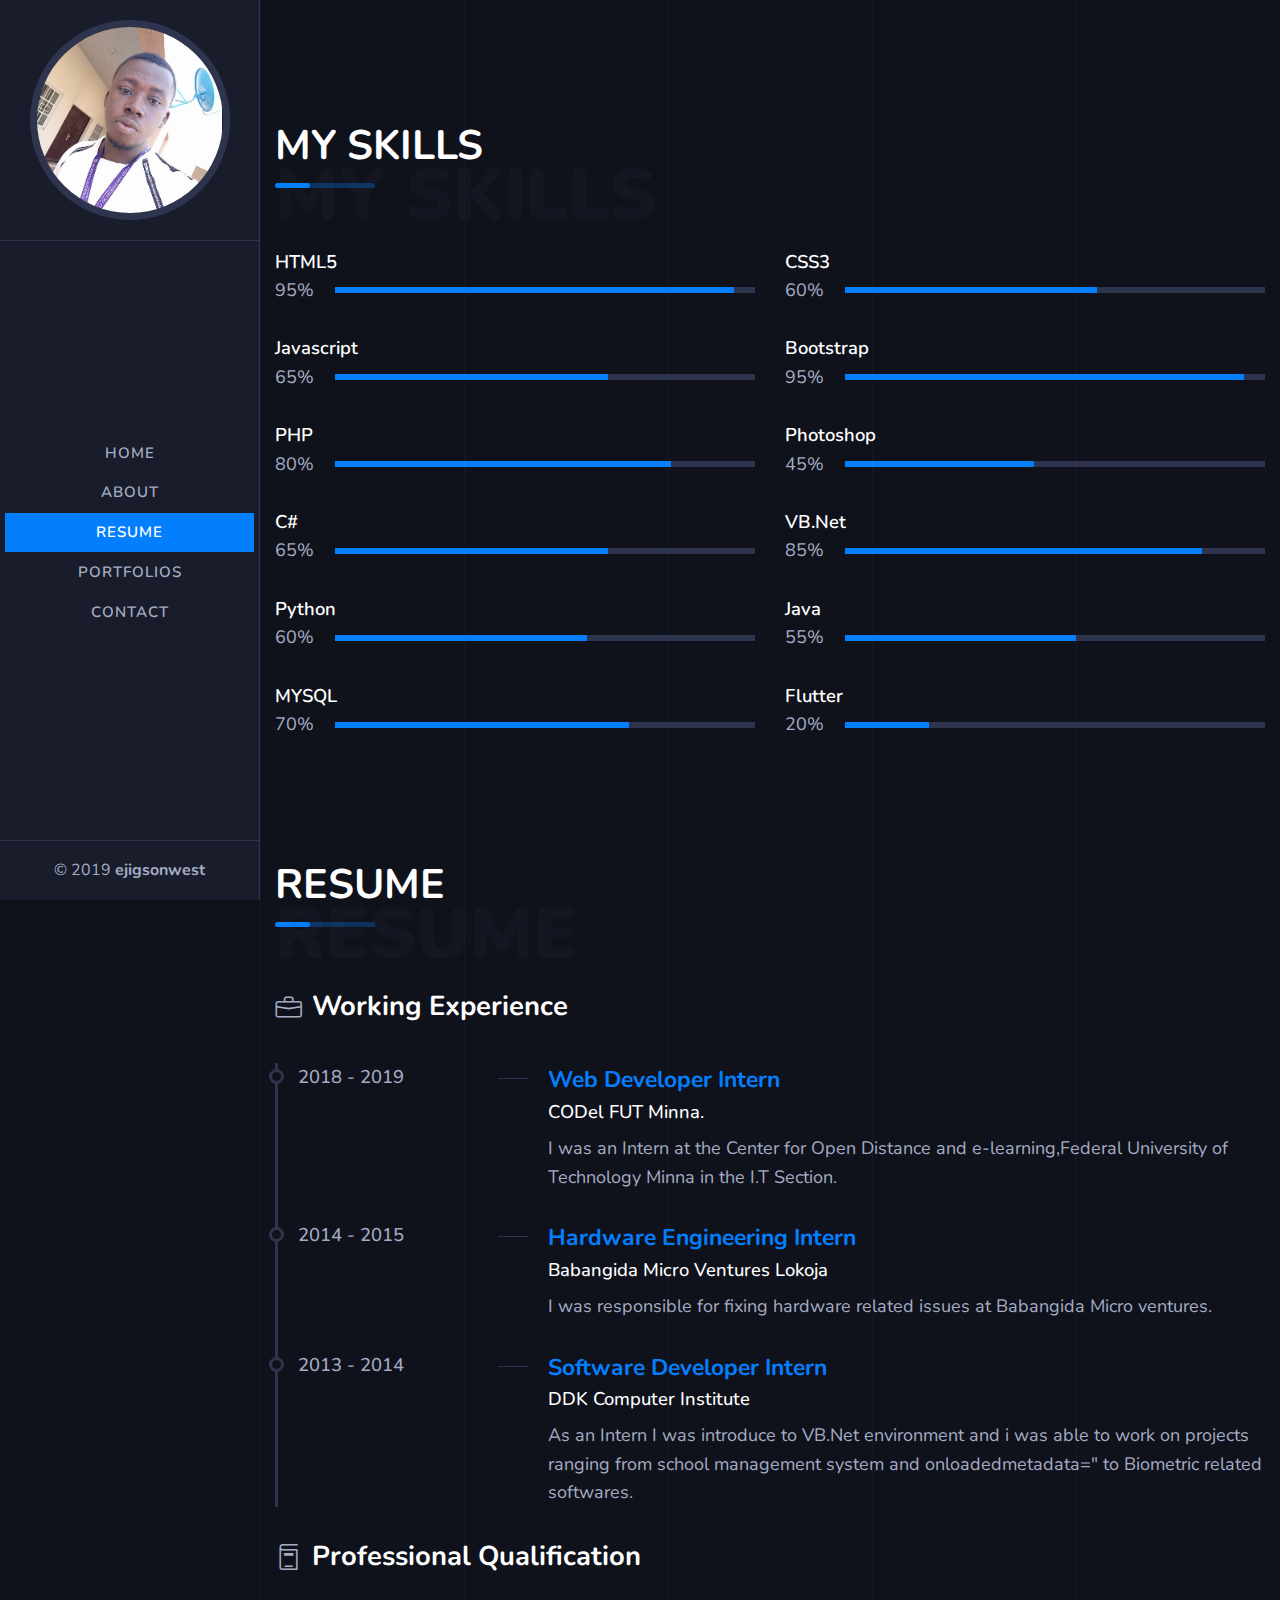
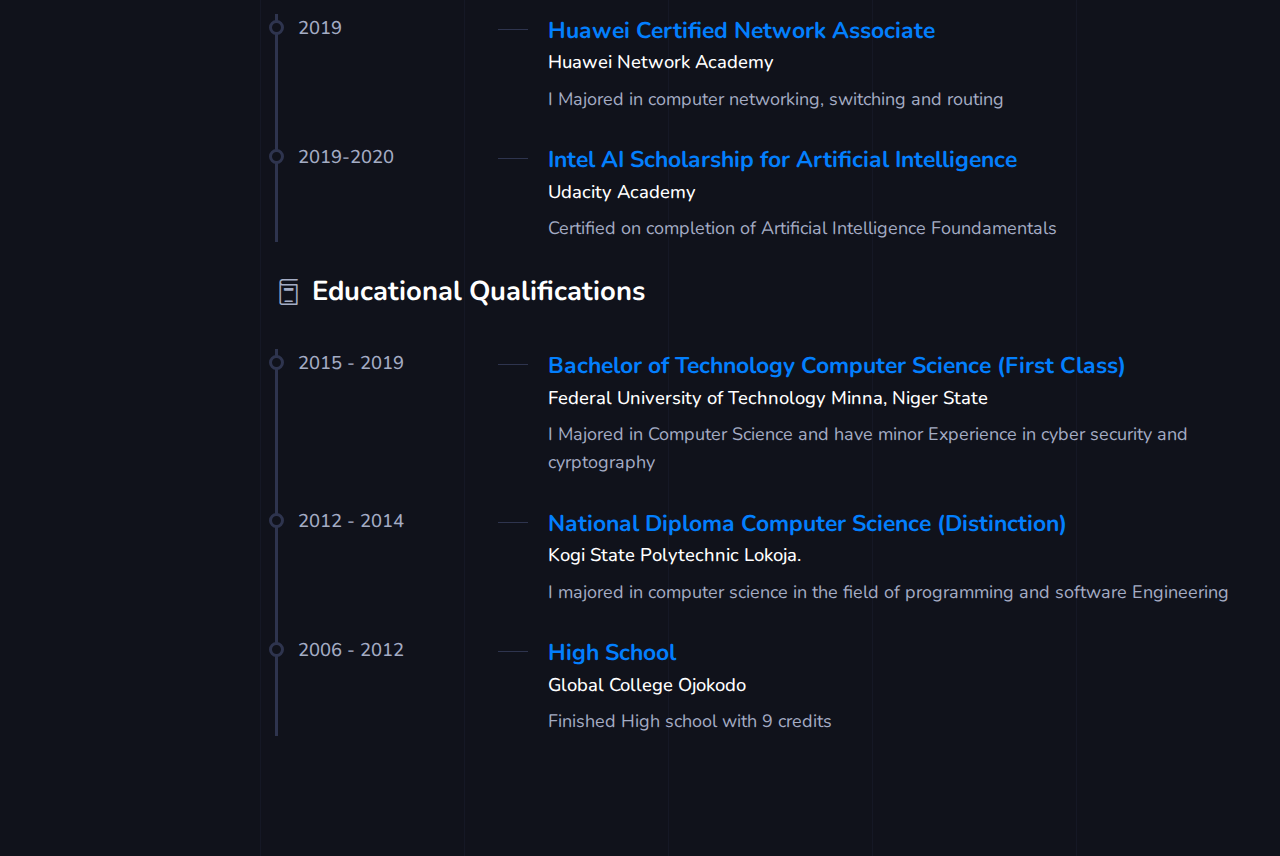
==== commit f258d379: "Update resume.html" ====
--- a/resume.html
+++ b/resume.html
@@ -63,7 +63,7 @@
 </li>
 </ul>
 <p class=mi-header-copyright>&copy; 2019
-<b><a target=_blank href="github.com/ejigsonpeter">ejigsonwest</a></b>
+<b><a href="https://github.com/ejigsonpeter" >ejigsonwest</a></b>
 </p>
 </div>
 </nav>
@@ -240,7 +240,7 @@
 <div class=mi-resume-details>
 <h5>Web Developer Intern </h5>
 <h6 class=mi-resume-company>CODel FUT Minna.</h6>
-<p>I was an Intern at the Centre for Open and Distance learning,Federal University of Technology Minna in the I.T Section.</p>
+<p>I was an Intern at the Center for Open Distance and e-learning,Federal University of Technology Minna in the I.T Section.</p>
 </div>
 </div>
 <div class="mi-resume mt-30">
@@ -313,7 +313,7 @@
 <div class=mi-resume-wrapper>
 <div class="mi-resume mt-30">
 <div class=mi-resume-summary>
-<h6 class=mi-resume-year>2014 - 2019</h6>
+<h6 class=mi-resume-year>2015 - 2019</h6>
 </div>
 <div class=mi-resume-details>
 <h5>Bachelor of Technology Computer Science (First Class)</h5>
@@ -323,7 +323,7 @@
 </div>
 <div class="mi-resume mt-30">
 <div class=mi-resume-summary>
-<h6 class=mi-resume-year>2016 - 2018</h6>
+<h6 class=mi-resume-year>2012 - 2014</h6>
 </div>
 <div class=mi-resume-details>
 <h5>National Diploma Computer Science (Distinction)</h5>
@@ -336,7 +336,7 @@
 <h6 class=mi-resume-year>2006 - 2012</h6>
 </div>
 <div class=mi-resume-details>
-<h5>Higher School</h5>
+<h5>High School</h5>
 <h6 class=mi-resume-company>Global College Ojokodo</h6>
 <p> Finished High school with 9 credits</p>
 </div>
